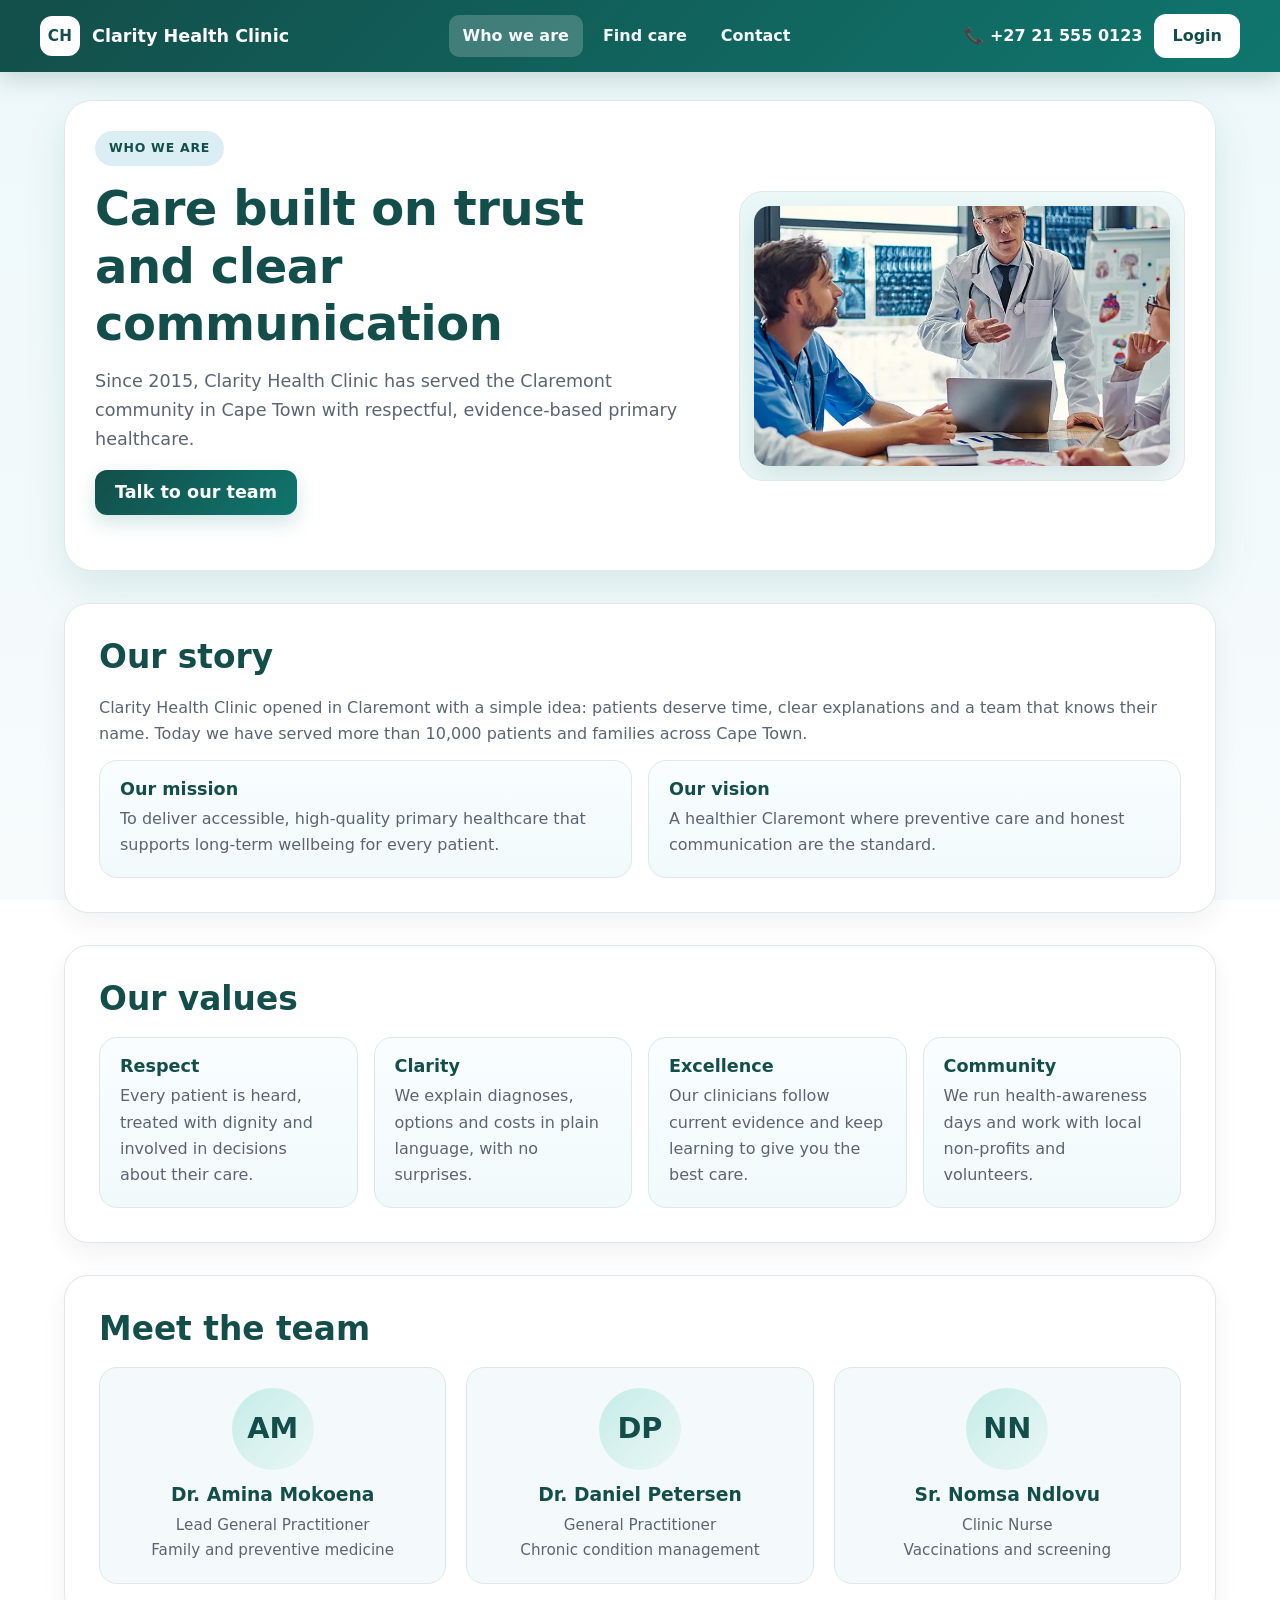
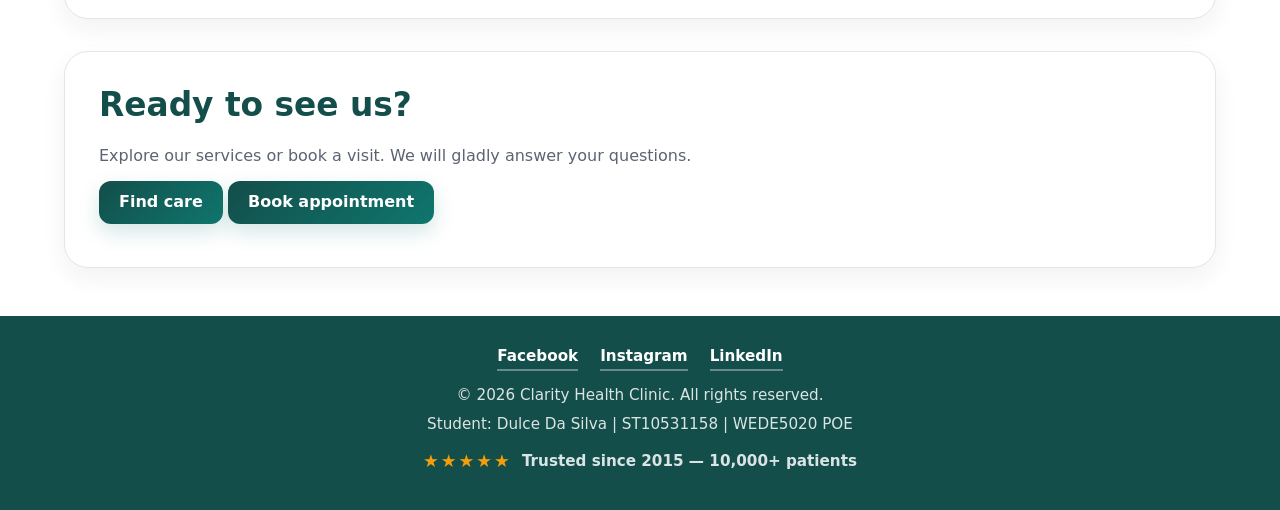
==== about.html @ 0306b4f4 "Add about and services pages with corresponding HTML structure and styles for Clarity Health Clinic" ====
<!DOCTYPE html>
<html lang="en">
<head>
    <meta charset="UTF-8">
    <meta name="viewport" content="width=device-width, initial-scale=1.0">
    <title>Who We Are | Our Team &amp; Story | Clarity Health Clinic</title>
    <meta name="description" content="Meet the doctors and nurses of Clarity Health Clinic in Claremont, Cape Town. Learn about our mission, values and our community since 2015.">
    <meta name="keywords" content="about Clarity Health Clinic, doctors Claremont, Cape Town clinic team, primary healthcare">
    <meta name="author" content="Dulce Da Silva">
    <meta name="robots" content="index, follow">
    <link rel="canonical" href="https://clarity-health-clinic.netlify.app/about.html">

    <meta property="og:type" content="website">
    <meta property="og:title" content="Who We Are | Clarity Health Clinic">
    <meta property="og:description" content="Our story, mission and the clinicians behind Clarity Health Clinic.">
    <meta property="og:url" content="https://clarity-health-clinic.netlify.app/about.html">
    <meta property="og:image" content="https://clarity-health-clinic.netlify.app/public/img/clinic-team-doctors.webp">

    <link rel="stylesheet" href="style.css">
    <link rel="stylesheet" href="extra.css">
    <link rel="icon" href="clinic-mark.svg" type="image/svg+xml">
</head>
<body>
    <a href="#main" class="skip-link">Skip to main content</a>

    <header class="site-header fixed-header">
        <div class="brand">
            <a href="index.html" class="logo" aria-label="Clarity Health Clinic home">
                <span class="logo-mark" aria-hidden="true">CH</span>
                <span class="brand-name">Clarity Health Clinic</span>
            </a>
            <nav class="nav-links" aria-label="Main navigation">
                <a href="about.html">Who we are</a>
                <a href="service.html">Find care</a>
                <a href="contact.html">Contact</a>
            </nav>
            <div class="nav-actions">
                <a href="tel:+27215550123" class="header-phone" aria-label="Call Clarity Health Clinic">
                    <span class="phone-emoji" aria-hidden="true">📞</span>
                    <span class="phone-number">+27 21 555 0123</span>
                </a>
                <a href="enquiry.html" class="btn-secondary">Login</a>
            </div>
        </div>
    </header>

    <main class="page-shell" id="main">
        <section class="hero page-hero-small">
            <div class="hero-copy animate-fadeUp animate-onload">
                <span class="badge">Who we are</span>
                <h1>Care built on trust and clear communication</h1>
                <p>Since 2015, Clarity Health Clinic has served the Claremont community in Cape Town with respectful, evidence-based primary healthcare.</p>
                <p><a href="contact.html" class="btn-primary">Talk to our team</a></p>
            </div>
            <div class="hero-panel">
                <img src="public/img/medicos.webp" alt="The doctors and nurses of Clarity Health Clinic" class="hero-image" width="600" height="400" loading="lazy">
            </div>
        </section>

        <section class="section-block animate-fadeUp" aria-labelledby="story-title">
            <h2 id="story-title">Our story</h2>
            <p class="muted">Clarity Health Clinic opened in Claremont with a simple idea: patients deserve time, clear explanations and a team that knows their name. Today we have served more than 10,000 patients and families across Cape Town.</p>
            <div class="highlight-grid">
                <div class="feature">
                    <h3>Our mission</h3>
                    <p>To deliver accessible, high-quality primary healthcare that supports long-term wellbeing for every patient.</p>
                </div>
                <div class="feature">
                    <h3>Our vision</h3>
                    <p>A healthier Claremont where preventive care and honest communication are the standard.</p>
                </div>
            </div>
        </section>

        <section class="section-block animate-fadeUp" aria-labelledby="values-title">
            <h2 id="values-title">Our values</h2>
            <div class="highlight-grid">
                <div class="feature">
                    <h3>Respect</h3>
                    <p>Every patient is heard, treated with dignity and involved in decisions about their care.</p>
                </div>
                <div class="feature">
                    <h3>Clarity</h3>
                    <p>We explain diagnoses, options and costs in plain language, with no surprises.</p>
                </div>
                <div class="feature">
                    <h3>Excellence</h3>
                    <p>Our clinicians follow current evidence and keep learning to give you the best care.</p>
                </div>
                <div class="feature">
                    <h3>Community</h3>
                    <p>We run health-awareness days and work with local non-profits and volunteers.</p>
                </div>
            </div>
        </section>

        <section class="section-block animate-fadeUp" aria-labelledby="team-title">
            <h2 id="team-title">Meet the team</h2>
            <div class="team-grid">
                <article class="team-member">
                    <div class="team-avatar" aria-hidden="true">AM</div>
                    <h3>Dr. Amina Mokoena</h3>
                    <p>Lead General Practitioner<br>Family and preventive medicine</p>
                </article>
                <article class="team-member">
                    <div class="team-avatar" aria-hidden="true">DP</div>
                    <h3>Dr. Daniel Petersen</h3>
                    <p>General Practitioner<br>Chronic condition management</p>
                </article>
                <article class="team-member">
                    <div class="team-avatar" aria-hidden="true">NN</div>
                    <h3>Sr. Nomsa Ndlovu</h3>
                    <p>Clinic Nurse<br>Vaccinations and screening</p>
                </article>
            </div>
        </section>

        <section class="section-block animate-fadeUp" aria-labelledby="cta-title">
            <h2 id="cta-title">Ready to see us?</h2>
            <p class="muted">Explore our services or book a visit. We will gladly answer your questions.</p>
            <p>
                <a href="service.html" class="btn-primary">Find care</a>
                <a href="enquiry.html" class="btn-primary">Book appointment</a>
            </p>
        </section>
    </main>

    <footer class="site-footer">
        <nav class="socials" aria-label="Social media">
            <a href="https://www.facebook.com/" target="_blank" rel="noopener noreferrer">Facebook</a>
            <a href="https://www.instagram.com/" target="_blank" rel="noopener noreferrer">Instagram</a>
            <a href="https://www.linkedin.com/" target="_blank" rel="noopener noreferrer">LinkedIn</a>
        </nav>
        <p>&copy; 2026 Clarity Health Clinic. All rights reserved.</p>
        <p>Student: Dulce Da Silva | ST10531158 | WEDE5020 POE</p>
        <div class="trust-row">
            <div class="trust-stars" aria-hidden="true">★★★★★</div>
            <div>Trusted since 2015 — 10,000+ patients</div>
        </div>
    </footer>

    <script src="script.js" defer></script>
</body>
</html>
---- style.css ----
/* ==========================================================
   style.css - Clarity Health Clinic (base, layout, header,
   hero, cards, sections, footer, responsive)
   ========================================================== */

:root {
	--primary: #0f766e;
	--primary-dark: #134e4a;
	--primary-light: #14b8a6;
	--secondary: #dbeef4;
	--accent: #f4fafb;
	--text: #1f2937;
	--muted: #5b6472;
	--card: #ffffff;
	--line: #dfe7eb;
	--star: #f59e0b;
	--radius: 20px;
	--shadow: 0 18px 40px rgba(15, 118, 110, 0.12);
	--shadow-soft: 0 10px 24px rgba(31, 41, 55, 0.06);
	--ease: cubic-bezier(.2, .9, .2, 1);
}

*, *::before, *::after { box-sizing: border-box; margin: 0; padding: 0; }

html { scroll-behavior: smooth; -webkit-text-size-adjust: 100%; }

body {
	font-family: "Segoe UI", system-ui, -apple-system, Roboto, Arial, sans-serif;
	background: linear-gradient(180deg, #edf8fa 0%, #f7fbfc 100%);
	background-attachment: fixed;
	color: var(--text);
	line-height: 1.65;
	min-height: 100vh;
	display: flex;
	flex-direction: column;
	overflow-x: hidden;
}

main { flex: 1; width: 100%; }

a { text-decoration: none; color: inherit; }

img { max-width: 100%; height: auto; display: block; }

h1, h2, h3, h4 { line-height: 1.2; }

.page-shell {
	max-width: 1200px;
	margin: 0 auto;
	padding: 28px clamp(14px, 4vw, 24px) 48px;
}

/* ---------- Header (sticky: never overlaps content) ---------- */
.site-header {
	background: linear-gradient(135deg, var(--primary-dark), var(--primary));
	color: #fff;
	padding: 14px clamp(14px, 4vw, 24px);
	box-shadow: 0 8px 22px rgba(19, 78, 74, 0.18);
}

.fixed-header { position: sticky; top: 0; z-index: 9999; }

.site-header .brand {
	max-width: 1200px;
	margin: 0 auto;
	display: flex;
	justify-content: space-between;
	align-items: center;
	flex-wrap: wrap;
	gap: 10px 24px;
}

.logo { display: flex; align-items: center; gap: 12px; color: #fff; font-weight: 800; font-size: 1.1rem; }

.logo-mark {
	width: 40px; height: 40px; flex: none;
	display: inline-flex; align-items: center; justify-content: center;
	background: #fff; color: var(--primary-dark);
	border-radius: 12px; font-weight: 800; font-size: .95rem; letter-spacing: .02em;
}

.logo img { max-height: 42px; width: auto; }

.nav-links { display: flex; gap: 6px; align-items: center; flex-wrap: wrap; }

.nav-links a {
	color: rgba(255, 255, 255, 0.95);
	padding: 8px 14px;
	border-radius: 10px;
	font-weight: 700;
	transition: background .2s ease;
}
.nav-links a:hover { background: rgba(255, 255, 255, 0.14); }

.nav-actions { display: flex; gap: 12px; align-items: center; }

/* ---------- Buttons ---------- */
.btn-primary {
	display: inline-block;
	background: linear-gradient(135deg, var(--primary-dark), var(--primary));
	color: #fff;
	padding: 11px 20px;
	border-radius: 12px;
	font-weight: 700;
	line-height: 1.3;
	text-align: center;
	box-shadow: 0 8px 20px rgba(15, 118, 110, 0.18);
	transition: transform .18s ease, box-shadow .18s ease, filter .18s ease;
}
.btn-primary:hover { transform: translateY(-3px); box-shadow: 0 16px 32px rgba(15, 118, 110, 0.25); filter: brightness(1.08); }
.btn-primary.large { padding: 14px 26px; font-size: 1.05rem; }

.btn-ghost {
	display: inline-block;
	background: transparent;
	color: rgba(255, 255, 255, 0.95);
	border: 1px solid rgba(255, 255, 255, 0.35);
	padding: 9px 16px;
	border-radius: 12px;
	font-weight: 700;
	transition: background .2s ease;
}
.btn-ghost:hover { background: rgba(255, 255, 255, 0.14); }

.btn-primary, .btn-ghost, .btn-secondary { position: relative; overflow: hidden; }

.ripple {
	position: absolute; border-radius: 50%; background: rgba(255, 255, 255, 0.3);
	transform: scale(0); animation: ripple .6s linear; pointer-events: none;
}
@keyframes ripple { to { transform: scale(2.5); opacity: 0; } }

/* ---------- Hero ---------- */
.hero {
	display: grid;
	grid-template-columns: minmax(0, 1.15fr) minmax(0, .85fr);
	gap: clamp(20px, 4vw, 40px);
	align-items: center;
	background: var(--card);
	border: 1px solid var(--line);
	border-radius: 28px;
	padding: clamp(22px, 4vw, 44px);
	box-shadow: var(--shadow);
}

.hero h1, .hero h2 {
	font-size: clamp(1.9rem, 4.4vw, 3rem);
	margin-bottom: 14px;
	color: var(--primary-dark);
	letter-spacing: -0.01em;
}

.hero p { color: var(--muted); font-size: clamp(1rem, 1.6vw, 1.1rem); margin-bottom: 16px; }

.badge {
	display: inline-block;
	background: var(--secondary);
	color: var(--primary-dark);
	padding: 7px 14px;
	border-radius: 999px;
	font-size: .78rem;
	font-weight: 700;
	letter-spacing: .06em;
	text-transform: uppercase;
	margin-bottom: 14px;
}

.trust-row { display: flex; align-items: center; justify-content: flex-start; gap: 10px; flex-wrap: wrap; font-weight: 600; margin-bottom: 14px; }
.trust-stars { color: var(--star); letter-spacing: 2px; font-size: 1.1rem; }

.hero-panel {
	background: linear-gradient(135deg, #eaf9f8, #f4fafb);
	border: 1px solid var(--line);
	border-radius: 24px;
	padding: 14px;
	overflow: hidden;
	display: flex;
	align-items: center;
	justify-content: center;
}

/* Hero image: fixed proportion, never taller than 380px */
.hero-image {
	width: 100%;
	aspect-ratio: 4 / 3;
	max-height: 380px;
	object-fit: cover;
	border-radius: 16px;
	box-shadow: 0 12px 30px rgba(19, 78, 74, 0.12);
}

.page-hero-small .hero-image { max-height: 260px; }

/* ---------- Reveal animations ---------- */
.animate-fadeUp, .icon-item {
	opacity: 0;
	transform: translateY(16px);
	transition: opacity .6s var(--ease), transform .6s var(--ease);
}
.animate-fadeUp.in-view, .icon-item.in-view { opacity: 1; transform: none; }

.animate-float { animation: floaty 7s ease-in-out infinite; }
@keyframes floaty {
	0%, 100% { transform: translateY(0); }
	50% { transform: translateY(-6px); }
}

.svg-underline { display: block; margin-top: 8px; }
.svg-underline svg { width: 150px; height: 12px; display: block; }
.svg-underline path {
	stroke: var(--primary-light); stroke-width: 3; stroke-linecap: round; fill: none;
	stroke-dasharray: 220; stroke-dashoffset: 220;
	transition: stroke-dashoffset .9s var(--ease) .2s;
}
.in-view .svg-underline path { stroke-dashoffset: 0; }

.hero-panel .hero-image { transition: transform .25s linear; }

/* No-JS fallback + reduced motion */
@media (scripting: none) {
	.animate-fadeUp, .icon-item { opacity: 1; transform: none; }
	.svg-underline path { stroke-dashoffset: 0; }
}
.reduced-motion .animate-fadeUp, .reduced-motion .icon-item { transition: none !important; opacity: 1; transform: none; }
.reduced-motion .svg-underline path { stroke-dashoffset: 0; transition: none; }
@media (prefers-reduced-motion: reduce) {
	*, *::before, *::after { animation: none !important; transition: none !important; scroll-behavior: auto !important; }
	.animate-fadeUp, .icon-item { opacity: 1; transform: none; }
	.svg-underline path { stroke-dashoffset: 0; }
}

/* ---------- Cards ---------- */
.cards-grid {
	display: grid;
	grid-template-columns: repeat(auto-fit, minmax(235px, 1fr));
	gap: 20px;
	margin-top: 28px;
}

.card {
	background: var(--card);
	border: 1px solid var(--line);
	border-radius: var(--radius);
	padding: 20px;
	box-shadow: var(--shadow-soft);
	display: flex;
	flex-direction: column;
	transition: transform .25s ease, box-shadow .25s ease;
}
.card:hover { transform: translateY(-6px); box-shadow: 0 22px 44px rgba(31, 41, 55, 0.1); }

/* Card images: uniform 16:10 ratio on every screen */
.card-image {
	width: 100%;
	height: auto;
	aspect-ratio: 16 / 10;
	object-fit: cover;
	border-radius: 14px;
	margin-bottom: 14px;
}

.card-icon {
	width: 44px; height: 44px; border-radius: 14px;
	background: var(--secondary); color: var(--primary-dark);
	display: flex; align-items: center; justify-content: center;
	font-size: 1.1rem; font-weight: 800; margin-bottom: 12px;
}

.card h2, .card h3 { margin-bottom: 8px; font-size: 1.25rem; color: var(--primary-dark); }
.card p, .card li { color: var(--muted); font-size: .98rem; }
.card ul { margin-top: 12px; padding-left: 20px; list-style: disc; }

/* ---------- Quick links ---------- */
.icon-grid {
	display: grid;
	grid-template-columns: repeat(auto-fit, minmax(190px, 1fr));
	gap: 18px;
	margin-top: 28px;
}

.icon-item {
	display: block;
	text-align: center;
	padding: 22px 16px;
	background: var(--card);
	border-radius: 16px;
	border: 1px solid var(--line);
	box-shadow: var(--shadow-soft);
}
.icon-item.in-view:hover { transform: translateY(-5px); border-color: var(--primary-light); }
.icon-item .icon { font-size: 2.2rem; display: block; margin-bottom: 8px; line-height: 1; }
.icon-item h3, .icon-item h4 { color: var(--primary-dark); margin-bottom: 6px; font-size: 1.05rem; }
.icon-item p { color: var(--muted); font-size: .93rem; }

/* ---------- Section blocks ---------- */
.section-block {
	margin-top: 32px;
	background: var(--card);
	border: 1px solid var(--line);
	border-radius: 24px;
	padding: clamp(20px, 3.5vw, 34px);
	box-shadow: var(--shadow-soft);
}

.section-block > h2, .section-block > h3 {
	font-size: clamp(1.45rem, 3vw, 2.05rem);
	color: var(--primary-dark);
	margin-bottom: 18px;
}

.highlight-grid {
	display: grid;
	grid-template-columns: repeat(auto-fit, minmax(240px, 1fr));
	gap: 16px;
}

.feature {
	background: linear-gradient(180deg, #f9fdff, #f1fafb);
	border: 1px solid var(--line);
	border-radius: 18px;
	padding: 18px 20px;
}
.feature h3, .feature h4 { color: var(--primary-dark); margin-bottom: 6px; font-size: 1.1rem; }
.feature p { color: var(--muted); }

.team-grid {
	display: grid;
	grid-template-columns: repeat(auto-fit, minmax(220px, 1fr));
	gap: 20px;
	margin-top: 18px;
}
.team-member { background: var(--accent); padding: 20px; border-radius: 18px; border: 1px solid var(--line); text-align: center; }
.team-avatar {
	width: 82px; height: 82px; border-radius: 50%;
	background: linear-gradient(135deg, #c5ece8, #eaf7f6); color: var(--primary-dark);
	display: flex; align-items: center; justify-content: center;
	margin: 0 auto 14px; font-size: 1.8rem; font-weight: 700;
}
.team-member h3, .team-member h4 { color: var(--primary-dark); margin-bottom: 6px; }
.team-member p { color: var(--muted); font-size: .95rem; }

/* ---------- Footer ---------- */
.site-footer {
	background: var(--primary-dark);
	color: rgba(255, 255, 255, 0.85);
	text-align: center;
	padding: 28px 16px 34px;
	font-size: .95rem;
	margin-top: auto;
}
.site-footer p { margin-bottom: 4px; }
.site-footer .trust-row { justify-content: center; margin: 10px 0 0; }
.socials { display: flex; gap: 10px 22px; justify-content: center; flex-wrap: wrap; margin-bottom: 12px; }
.socials a { color: #fff; font-weight: 700; border-bottom: 2px solid rgba(255, 255, 255, 0.35); transition: border-color .2s ease; }
.socials a:hover { border-color: #fff; }

.sr-only { position: absolute; left: -9999px; top: auto; width: 1px; height: 1px; overflow: hidden; }

/* ---------- Responsive ---------- */
@media (max-width: 900px) {
	.hero { grid-template-columns: 1fr; }
	.hero-image { aspect-ratio: 16 / 10; max-height: 320px; }
	.site-header .brand { justify-content: space-between; }
	.nav-links { order: 3; width: 100%; justify-content: center; }
}

@media (max-width: 640px) {
	.page-shell { padding-top: 18px; }
	.hero { border-radius: 22px; }
	.section-block { border-radius: 20px; margin-top: 22px; }
	.cards-grid { grid-template-columns: 1fr 1fr; gap: 14px; }
	.card { padding: 14px; }
	.card h2, .card h3 { font-size: 1.05rem; }
	.card p { font-size: .9rem; }
	.nav-links a { padding: 8px 10px; }
	.btn-primary.large { display: block; width: 100%; }
	.brand-name { font-size: 1rem; }
}

@media (max-width: 480px) {
	.cards-grid { grid-template-columns: 1fr; }
	.card-image { aspect-ratio: 16 / 9; }
	.header-phone .phone-number { display: none; }
	.header-phone { font-size: 1.4rem; }
}

/* No hover lift on touch devices */
@media (hover: none) {
	.card:hover, .btn-primary:hover { transform: none; }
}
---- extra.css ----
/* ==========================================================
   extra.css - forms, services, gallery, lightbox, utilities
   (link AFTER style.css; replaces the previous extra.css)
   ========================================================== */

.skip-link { position: absolute; left: -9999px; top: 0; background: #fff; color: var(--primary-dark); padding: 8px 14px; z-index: 10001; border-radius: 0 0 8px 8px; font-weight: 700; }
.skip-link:focus { left: 10px; }

a:focus-visible, button:focus-visible, input:focus-visible, select:focus-visible, textarea:focus-visible {
	outline: 3px solid var(--star);
	outline-offset: 2px;
}

[hidden] { display: none !important; }

.btn-secondary {
	display: inline-block; background: #fff; color: var(--primary-dark);
	padding: 9px 18px; border-radius: 12px; font-weight: 700; border: 0; cursor: pointer;
	transition: background .2s ease, transform .18s ease;
}
.btn-secondary:hover { background: var(--secondary); transform: translateY(-2px); }

.header-phone { color: #fff; font-weight: 700; white-space: nowrap; display: inline-flex; align-items: center; gap: 6px; }
.nav-links a[aria-current="page"] { background: rgba(255, 255, 255, 0.2); }

button.btn-primary { border: 0; cursor: pointer; font-size: 1rem; font-family: inherit; }

.muted { color: var(--muted); margin-bottom: 12px; }

/* ---------- Forms ---------- */
.two-col { display: grid; grid-template-columns: repeat(2, minmax(0, 1fr)); gap: 22px; margin-top: 24px; align-items: start; }

.form-card {
	background: var(--card);
	padding: clamp(18px, 3vw, 28px);
	border-radius: 22px;
	border: 1px solid var(--line);
	box-shadow: var(--shadow-soft);
}
.form-card h2, .form-card h3 { color: var(--primary-dark); margin-bottom: 6px; }
.form-card h2 { font-size: clamp(1.3rem, 2.4vw, 1.6rem); }

.form { display: flex; flex-direction: column; gap: 14px; margin-top: 8px; }

.form-row label { display: block; margin-bottom: 6px; color: var(--primary-dark); font-weight: 600; font-size: .95rem; }

/* 16px font prevents iOS zoom; 46px min height = comfortable touch target */
.form-row input:not([type="checkbox"]), .form-row select, .form-row textarea {
	width: 100%;
	min-height: 46px;
	padding: 10px 14px;
	border-radius: 12px;
	border: 1px solid #cfd9de;
	background: #fff;
	font: inherit;
	font-size: 1rem;
	color: var(--text);
	transition: border-color .2s ease, box-shadow .2s ease;
}
.form-row textarea { min-height: 120px; resize: vertical; }
.form-row input:focus, .form-row select:focus, .form-row textarea:focus {
	border-color: var(--primary);
	box-shadow: 0 0 0 4px rgba(15, 118, 110, 0.12);
	outline: none;
}
.form-row input[aria-invalid="true"], .form-row select[aria-invalid="true"], .form-row textarea[aria-invalid="true"] {
	border-color: #b91c1c; background: #fef2f2;
}

.field-error { display: block; color: #b91c1c; font-size: .88rem; min-height: 1.1em; margin-top: 4px; }

.checks { display: flex; gap: 10px 20px; flex-wrap: wrap; margin-top: 6px; }
.checks label { display: flex; align-items: center; gap: 8px; font-weight: 400; margin: 0; cursor: pointer; }
.checks input { width: 20px; height: 20px; accent-color: var(--primary); }

.form-actions { display: flex; gap: 12px; align-items: center; margin-top: 6px; flex-wrap: wrap; }
.form-status { margin-top: 10px; font-weight: 700; }
.form-status.ok { color: #166534; }
.form-status.err { color: #b91c1c; }

.result-box, .email-preview {
	margin-top: 16px; padding: 16px 18px; border-radius: 14px;
	background: var(--accent); border: 1px solid var(--primary-light);
}
.result-box h4, .email-preview h4 { color: var(--primary-dark); margin-bottom: 6px; }
.result-box p { margin-bottom: 4px; }
.email-preview pre { white-space: pre-wrap; word-break: break-word; font-family: inherit; color: var(--text); margin: 8px 0 12px; }

.contact-list { list-style: none; display: grid; gap: 10px; margin-top: 10px; }
.contact-list a { color: var(--primary); font-weight: 700; word-break: break-word; }

.page-hero-small { padding: clamp(18px, 3vw, 30px); }

/* ---------- Services: search / filter / sort ---------- */
.toolbar { display: grid; grid-template-columns: 2fr 1fr 1fr; gap: 14px; margin-bottom: 10px; }
.toolbar label { display: block; font-weight: 700; color: var(--primary-dark); font-size: .9rem; margin-bottom: 4px; }
.toolbar input, .toolbar select {
	width: 100%; min-height: 46px; padding: 10px 14px; border-radius: 12px;
	border: 1px solid #cfd9de; font: inherit; font-size: 1rem; background: #fff;
}
.toolbar input:focus, .toolbar select:focus { border-color: var(--primary); box-shadow: 0 0 0 4px rgba(15, 118, 110, 0.12); outline: none; }

.results-count { color: var(--muted); margin: 8px 0 16px; font-weight: 600; }

.services-grid { display: grid; grid-template-columns: repeat(auto-fill, minmax(250px, 1fr)); gap: 20px; }
.services-grid .card { height: 100%; }
.services-grid .card .btn-primary { align-self: flex-start; }

.service-meta { display: flex; justify-content: space-between; gap: 8px; margin-top: auto; padding-top: 12px; font-weight: 700; color: var(--primary-dark); font-size: .95rem; }
.tag {
	align-self: flex-start;
	background: var(--secondary); color: var(--primary-dark);
	padding: 3px 12px; border-radius: 999px; font-size: .74rem; font-weight: 700;
	text-transform: uppercase; letter-spacing: .05em; margin-bottom: 10px;
}
.empty-state { grid-column: 1 / -1; text-align: center; color: var(--muted); padding: 30px; }

/* ---------- Health tips (dynamic) ---------- */
.tips-grid { display: grid; grid-template-columns: repeat(auto-fit, minmax(220px, 1fr)); gap: 16px; }
.tip { background: var(--accent); border: 1px solid var(--line); border-left: 4px solid var(--primary-light); border-radius: 14px; padding: 16px 18px; }
.tip h4 { color: var(--primary-dark); margin-bottom: 6px; }
.tip p { color: var(--muted); font-size: .95rem; }

/* ---------- Gallery + lightbox ---------- */
.gallery { display: grid; grid-template-columns: repeat(auto-fit, minmax(210px, 1fr)); gap: 14px; }

.gallery-item {
	border: 0; padding: 0; background: none; cursor: zoom-in;
	border-radius: 16px; overflow: hidden; position: relative;
	transition: transform .25s ease, box-shadow .25s ease;
}
.gallery-item:hover { transform: scale(1.03); box-shadow: 0 16px 32px rgba(31, 41, 55, 0.18); }

/* Equal 4:3 thumbnails, cropped neatly */
.gallery-item img { width: 100%; height: auto; aspect-ratio: 4 / 3; object-fit: cover; transition: transform .4s ease; }
.gallery-item:hover img { transform: scale(1.06); }

.lightbox {
	position: fixed; inset: 0; background: rgba(0, 0, 0, 0.9);
	display: flex; align-items: center; justify-content: center;
	z-index: 20000; opacity: 0; pointer-events: none; transition: opacity .25s ease; padding: 16px;
}
.lightbox.open { opacity: 1; pointer-events: auto; }
.lightbox figure { max-width: 94vw; max-height: 90vh; text-align: center; margin: 0; }
.lightbox img { max-width: 94vw; max-height: 78vh; width: auto; height: auto; object-fit: contain; border-radius: 12px; margin: 0 auto; }
.lightbox figcaption { color: #fff; margin-top: 10px; font-size: .95rem; }
.lightbox button {
	position: absolute; background: rgba(255, 255, 255, 0.16); color: #fff; border: 0;
	font-size: 2rem; line-height: 1; width: 48px; height: 48px; border-radius: 50%; cursor: pointer;
	transition: background .2s ease;
}
.lightbox button:hover { background: rgba(255, 255, 255, 0.32); }
.lb-close { top: 16px; right: 16px; }
.lb-prev { left: 12px; top: 50%; transform: translateY(-50%); }
.lb-next { right: 12px; top: 50%; transform: translateY(-50%); }

/* ---------- Responsive ---------- */
@media (max-width: 900px) {
	.two-col { grid-template-columns: 1fr; }
	.toolbar { grid-template-columns: 1fr 1fr; }
	.toolbar > div:first-child { grid-column: 1 / -1; }
}

@media (max-width: 560px) {
	.toolbar { grid-template-columns: 1fr; }
	.services-grid { grid-template-columns: 1fr; }
	.gallery { grid-template-columns: 1fr 1fr; gap: 10px; }
	.form-actions .btn-primary { width: 100%; }
	.lb-prev, .lb-next { width: 40px; height: 40px; font-size: 1.6rem; }
}
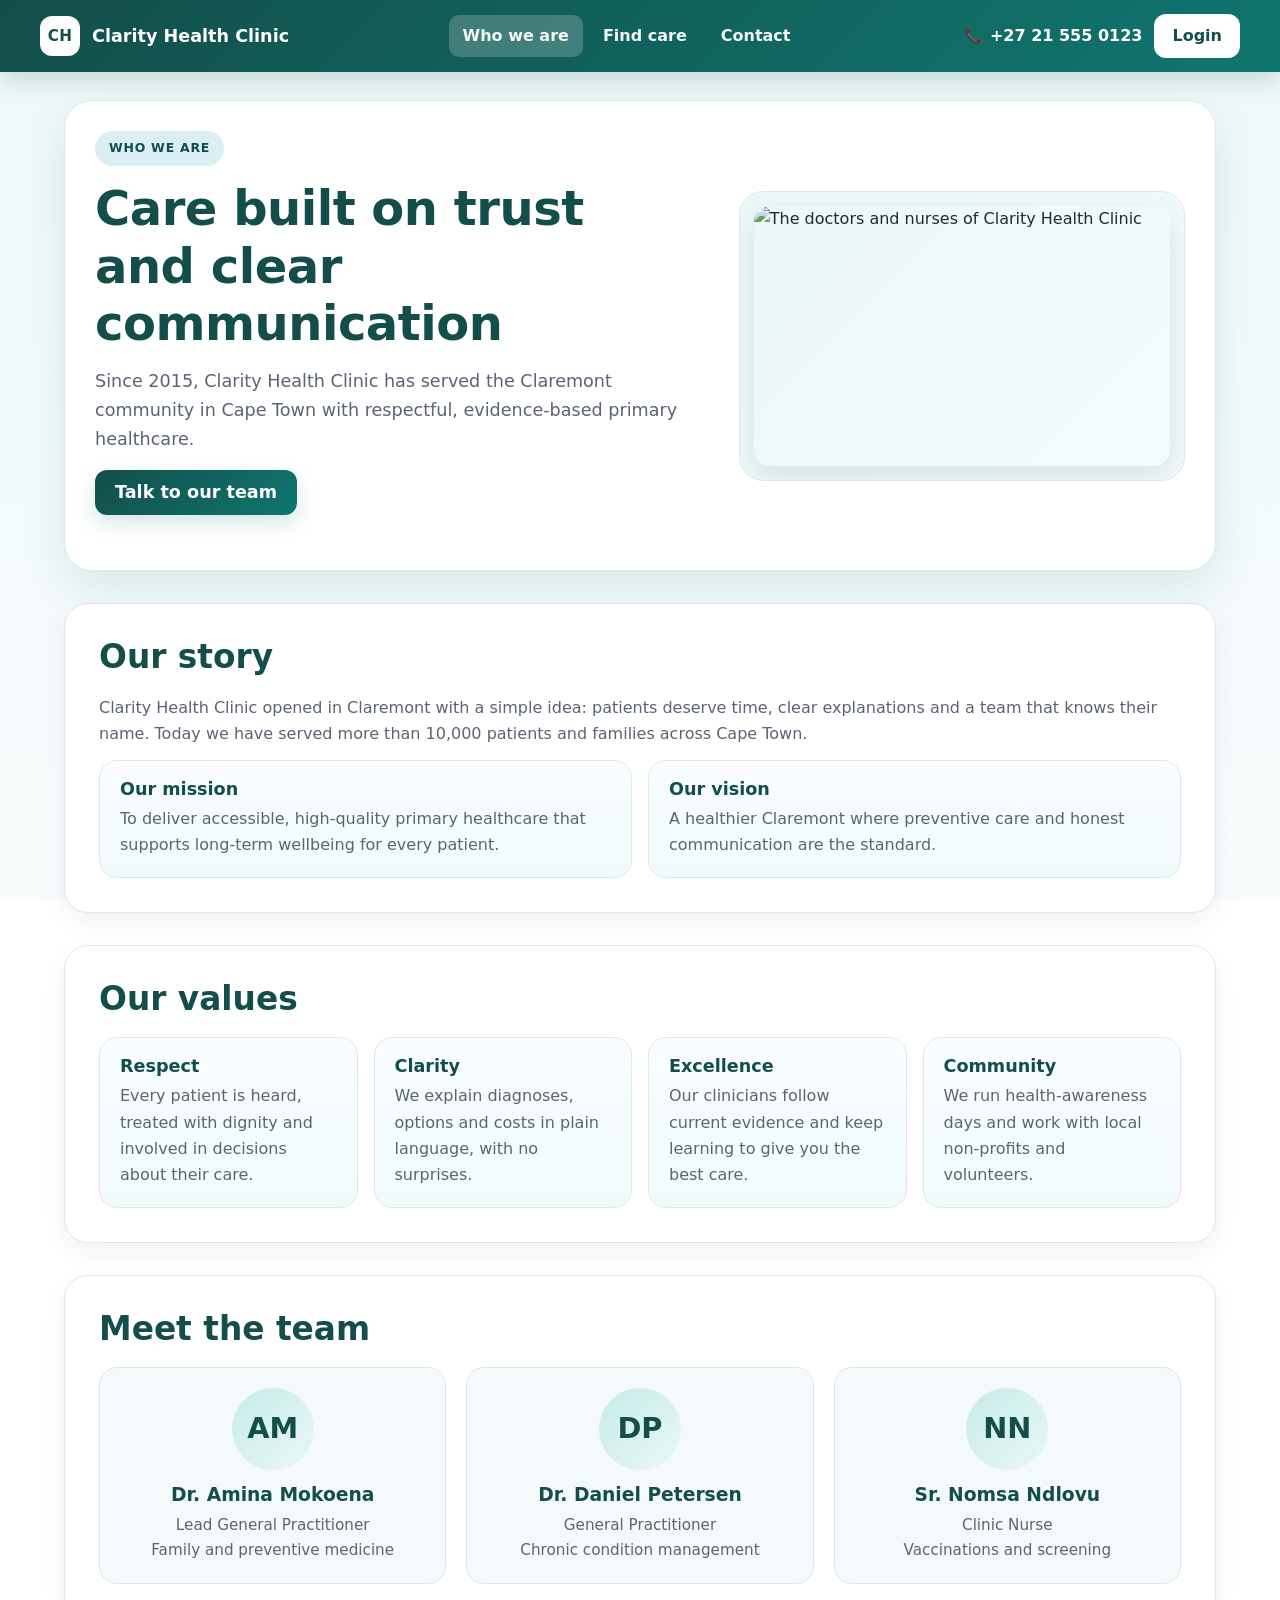
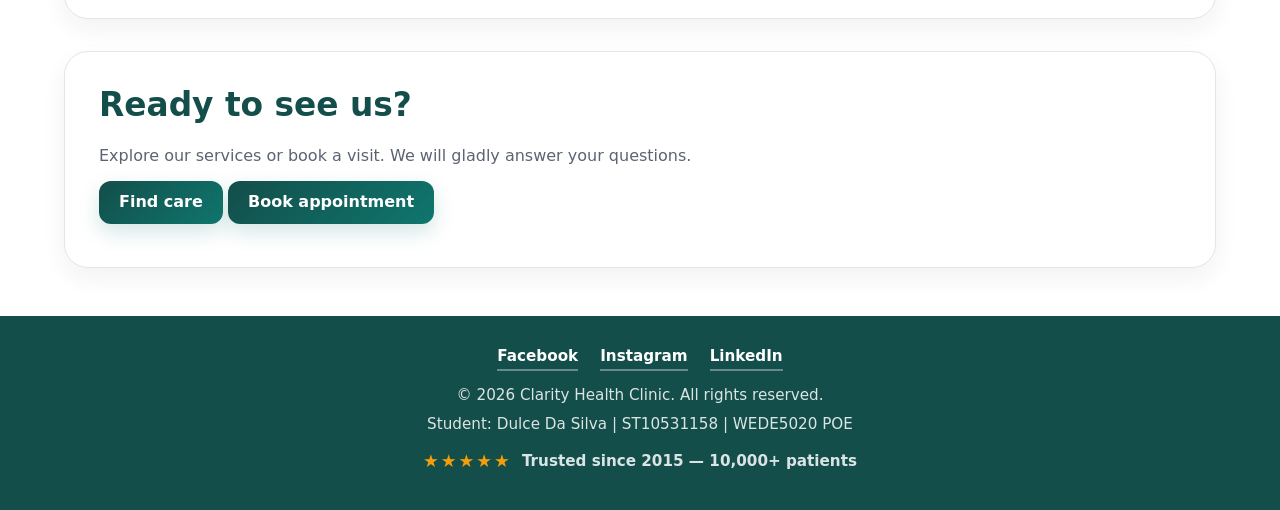
==== commit d8d450cb: "Update hero images across multiple pages to use a new external source" ====
--- a/about.html
+++ b/about.html
@@ -53,7 +53,7 @@
                 <p><a href="contact.html" class="btn-primary">Talk to our team</a></p>
             </div>
             <div class="hero-panel">
-                <img src="public/img/medicos.webp" alt="The doctors and nurses of Clarity Health Clinic" class="hero-image" width="600" height="400" loading="lazy">
+                <img src="https://images.unsplash.com/photo-1516549655169-df83a0774514?auto=format&fit=crop&w=900&q=80" alt="The doctors and nurses of Clarity Health Clinic" class="hero-image" width="600" height="400" loading="lazy">
             </div>
         </section>
 
